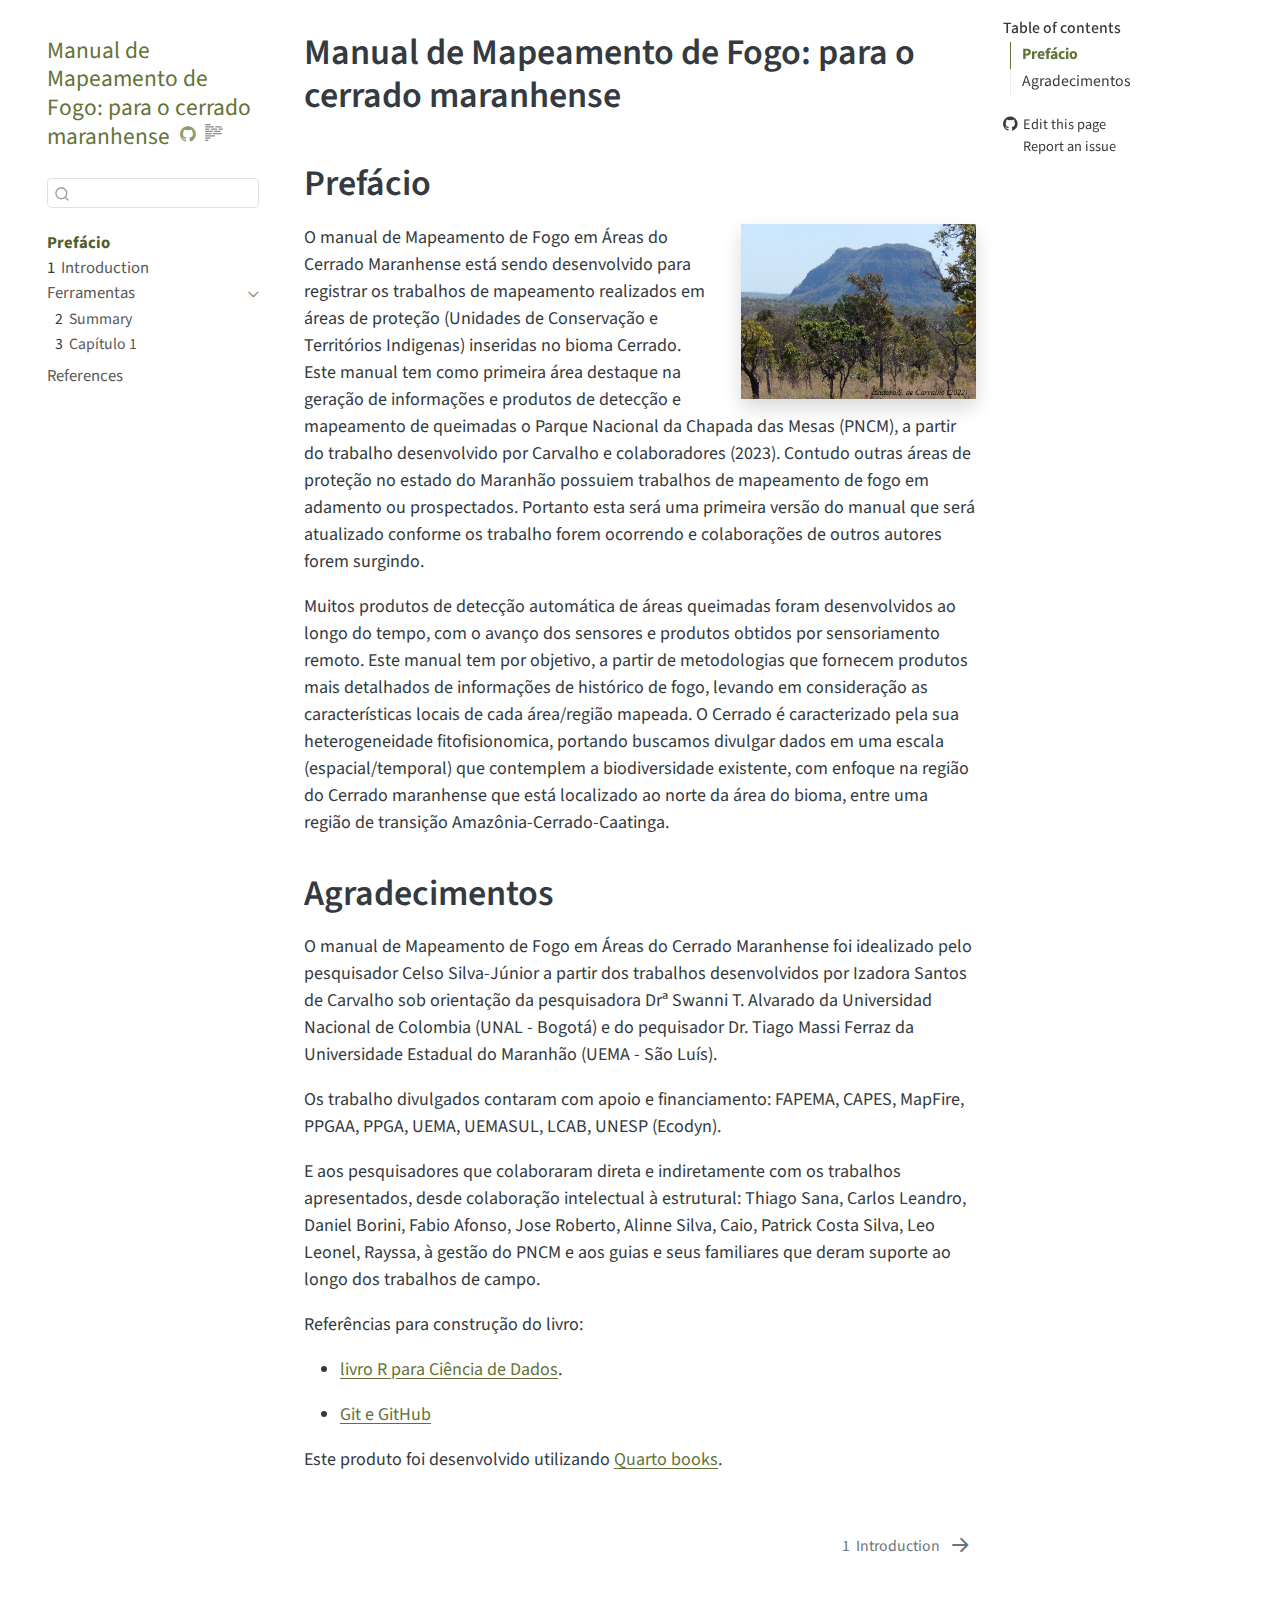
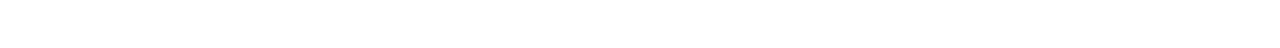
==== index.html @ 3914b708 "Built site for gh-pages" ====
<!DOCTYPE html>
<html xmlns="http://www.w3.org/1999/xhtml" lang="en" xml:lang="en"><head>

<meta charset="utf-8">
<meta name="generator" content="quarto-1.5.54">

<meta name="viewport" content="width=device-width, initial-scale=1.0, user-scalable=yes">

<meta name="author" content="Izadora S. de Carvalho, Swanni T. Alvarado, Henrique Leão, Tiago Massi Ferraz">

<title>Manual de Mapeamento de Fogo: para o cerrado maranhense</title>
<style>
code{white-space: pre-wrap;}
span.smallcaps{font-variant: small-caps;}
div.columns{display: flex; gap: min(4vw, 1.5em);}
div.column{flex: auto; overflow-x: auto;}
div.hanging-indent{margin-left: 1.5em; text-indent: -1.5em;}
ul.task-list{list-style: none;}
ul.task-list li input[type="checkbox"] {
  width: 0.8em;
  margin: 0 0.8em 0.2em -1em; /* quarto-specific, see https://github.com/quarto-dev/quarto-cli/issues/4556 */ 
  vertical-align: middle;
}
</style>


<script src="site_libs/quarto-nav/quarto-nav.js"></script>
<script src="site_libs/quarto-nav/headroom.min.js"></script>
<script src="site_libs/clipboard/clipboard.min.js"></script>
<script src="site_libs/quarto-search/autocomplete.umd.js"></script>
<script src="site_libs/quarto-search/fuse.min.js"></script>
<script src="site_libs/quarto-search/quarto-search.js"></script>
<meta name="quarto:offset" content="./">
<link href="./intro.html" rel="next">
<link href="./cover.png" rel="icon" type="image/png">
<script src="site_libs/quarto-html/quarto.js"></script>
<script src="site_libs/quarto-html/popper.min.js"></script>
<script src="site_libs/quarto-html/tippy.umd.min.js"></script>
<script src="site_libs/quarto-html/anchor.min.js"></script>
<link href="site_libs/quarto-html/tippy.css" rel="stylesheet">
<link href="site_libs/quarto-html/quarto-syntax-highlighting.css" rel="stylesheet" id="quarto-text-highlighting-styles">
<script src="site_libs/bootstrap/bootstrap.min.js"></script>
<link href="site_libs/bootstrap/bootstrap-icons.css" rel="stylesheet">
<link href="site_libs/bootstrap/bootstrap.min.css" rel="stylesheet" id="quarto-bootstrap" data-mode="light">
<script id="quarto-search-options" type="application/json">{
  "location": "sidebar",
  "copy-button": false,
  "collapse-after": 3,
  "panel-placement": "start",
  "type": "textbox",
  "limit": 50,
  "keyboard-shortcut": [
    "f",
    "/",
    "s"
  ],
  "show-item-context": false,
  "language": {
    "search-no-results-text": "No results",
    "search-matching-documents-text": "matching documents",
    "search-copy-link-title": "Copy link to search",
    "search-hide-matches-text": "Hide additional matches",
    "search-more-match-text": "more match in this document",
    "search-more-matches-text": "more matches in this document",
    "search-clear-button-title": "Clear",
    "search-text-placeholder": "",
    "search-detached-cancel-button-title": "Cancel",
    "search-submit-button-title": "Submit",
    "search-label": "Search"
  }
}</script>


</head>

<body class="nav-sidebar floating">

<div id="quarto-search-results"></div>
  <header id="quarto-header" class="headroom fixed-top">
  <nav class="quarto-secondary-nav">
    <div class="container-fluid d-flex">
      <button type="button" class="quarto-btn-toggle btn" data-bs-toggle="collapse" role="button" data-bs-target=".quarto-sidebar-collapse-item" aria-controls="quarto-sidebar" aria-expanded="false" aria-label="Toggle sidebar navigation" onclick="if (window.quartoToggleHeadroom) { window.quartoToggleHeadroom(); }">
        <i class="bi bi-layout-text-sidebar-reverse"></i>
      </button>
        <nav class="quarto-page-breadcrumbs" aria-label="breadcrumb"><ol class="breadcrumb"><li class="breadcrumb-item"><a href="./index.html">Prefácio</a></li></ol></nav>
        <a class="flex-grow-1" role="navigation" data-bs-toggle="collapse" data-bs-target=".quarto-sidebar-collapse-item" aria-controls="quarto-sidebar" aria-expanded="false" aria-label="Toggle sidebar navigation" onclick="if (window.quartoToggleHeadroom) { window.quartoToggleHeadroom(); }">      
        </a>
      <button type="button" class="btn quarto-search-button" aria-label="Search" onclick="window.quartoOpenSearch();">
        <i class="bi bi-search"></i>
      </button>
    </div>
  </nav>
</header>
<!-- content -->
<div id="quarto-content" class="quarto-container page-columns page-rows-contents page-layout-article">
<!-- sidebar -->
  <nav id="quarto-sidebar" class="sidebar collapse collapse-horizontal quarto-sidebar-collapse-item sidebar-navigation floating overflow-auto">
    <div class="pt-lg-2 mt-2 text-left sidebar-header">
    <div class="sidebar-title mb-0 py-0">
      <a href="./">Manual de Mapeamento de Fogo: para o cerrado maranhense</a> 
        <div class="sidebar-tools-main">
    <a href="https://github.com/IzadoraSC/manual-mapfogo" title="Source Code" class="quarto-navigation-tool px-1" aria-label="Source Code"><i class="bi bi-github"></i></a>
  <a href="" class="quarto-reader-toggle quarto-navigation-tool px-1" onclick="window.quartoToggleReader(); return false;" title="Toggle reader mode">
  <div class="quarto-reader-toggle-btn">
  <i class="bi"></i>
  </div>
</a>
</div>
    </div>
      </div>
        <div class="mt-2 flex-shrink-0 align-items-center">
        <div class="sidebar-search">
        <div id="quarto-search" class="" title="Search"></div>
        </div>
        </div>
    <div class="sidebar-menu-container"> 
    <ul class="list-unstyled mt-1">
        <li class="sidebar-item">
  <div class="sidebar-item-container"> 
  <a href="./index.html" class="sidebar-item-text sidebar-link active">
 <span class="menu-text">Prefácio</span></a>
  </div>
</li>
        <li class="sidebar-item">
  <div class="sidebar-item-container"> 
  <a href="./intro.html" class="sidebar-item-text sidebar-link">
 <span class="menu-text"><span class="chapter-number">1</span>&nbsp; <span class="chapter-title">Introduction</span></span></a>
  </div>
</li>
        <li class="sidebar-item sidebar-item-section">
      <div class="sidebar-item-container"> 
            <a class="sidebar-item-text sidebar-link text-start" data-bs-toggle="collapse" data-bs-target="#quarto-sidebar-section-1" role="navigation" aria-expanded="true">
 <span class="menu-text">Ferramentas</span></a>
          <a class="sidebar-item-toggle text-start" data-bs-toggle="collapse" data-bs-target="#quarto-sidebar-section-1" role="navigation" aria-expanded="true" aria-label="Toggle section">
            <i class="bi bi-chevron-right ms-2"></i>
          </a> 
      </div>
      <ul id="quarto-sidebar-section-1" class="collapse list-unstyled sidebar-section depth1 show">  
          <li class="sidebar-item">
  <div class="sidebar-item-container"> 
  <a href="./summary.html" class="sidebar-item-text sidebar-link">
 <span class="menu-text"><span class="chapter-number">2</span>&nbsp; <span class="chapter-title">Summary</span></span></a>
  </div>
</li>
          <li class="sidebar-item">
  <div class="sidebar-item-container"> 
  <a href="./Capítulo 1.html" class="sidebar-item-text sidebar-link">
 <span class="menu-text"><span class="chapter-number">3</span>&nbsp; <span class="chapter-title">Capítulo 1</span></span></a>
  </div>
</li>
      </ul>
  </li>
        <li class="sidebar-item">
  <div class="sidebar-item-container"> 
  <a href="./references.html" class="sidebar-item-text sidebar-link">
 <span class="menu-text">References</span></a>
  </div>
</li>
    </ul>
    </div>
</nav>
<div id="quarto-sidebar-glass" class="quarto-sidebar-collapse-item" data-bs-toggle="collapse" data-bs-target=".quarto-sidebar-collapse-item"></div>
<!-- margin-sidebar -->
    <div id="quarto-margin-sidebar" class="sidebar margin-sidebar">
        <nav id="TOC" role="doc-toc" class="toc-active">
    <h2 id="toc-title">Table of contents</h2>
   
  <ul>
  <li><a href="#prefácio" id="toc-prefácio" class="nav-link active" data-scroll-target="#prefácio">Prefácio</a></li>
  <li><a href="#agradecimentos" id="toc-agradecimentos" class="nav-link" data-scroll-target="#agradecimentos">Agradecimentos</a></li>
  </ul>
<div class="toc-actions"><ul><li><a href="https://github.com/IzadoraSC/manual-mapfogo/edit/main/index.qmd" class="toc-action"><i class="bi bi-github"></i>Edit this page</a></li><li><a href="https://github.com/IzadoraSC/manual-mapfogo/issues/new" class="toc-action"><i class="bi empty"></i>Report an issue</a></li></ul></div></nav>
    </div>
<!-- main -->
<main class="content" id="quarto-document-content">

<header id="title-block-header" class="quarto-title-block default">
<div class="quarto-title">
<h1 class="title">Manual de Mapeamento de Fogo: para o cerrado maranhense</h1>
</div>



<div class="quarto-title-meta">

    
  
    
  </div>
  


</header>



<section id="prefácio" class="level1 unnumbered">
<h1 class="unnumbered">Prefácio</h1><p><img src="cover.png" title="Manual de Mapeamento de Fogo: para o cerrado maranhense" class="quarto-cover-image img-fluid"></p>
<p>O manual de Mapeamento de Fogo em Áreas do Cerrado Maranhense está sendo desenvolvido para registrar os trabalhos de mapeamento realizados em áreas de proteção (Unidades de Conservação e Territórios Indigenas) inseridas no bioma Cerrado. Este manual tem como primeira área destaque na geração de informações e produtos de detecção e mapeamento de queimadas o Parque Nacional da Chapada das Mesas (PNCM), a partir do trabalho desenvolvido por Carvalho e colaboradores (2023). Contudo outras áreas de proteção no estado do Maranhão possuiem trabalhos de mapeamento de fogo em adamento ou prospectados. Portanto esta será uma primeira versão do manual que será atualizado conforme os trabalho forem ocorrendo e colaborações de outros autores forem surgindo.</p>
<p>Muitos produtos de detecção automática de áreas queimadas foram desenvolvidos ao longo do tempo, com o avanço dos sensores e produtos obtidos por sensoriamento remoto. Este manual tem por objetivo, a partir de metodologias que fornecem produtos mais detalhados de informações de histórico de fogo, levando em consideração as características locais de cada área/região mapeada. O Cerrado é caracterizado pela sua heterogeneidade fitofisionomica, portando buscamos divulgar dados em uma escala (espacial/temporal) que contemplem a biodiversidade existente, com enfoque na região do Cerrado maranhense que está localizado ao norte da área do bioma, entre uma região de transição Amazônia-Cerrado-Caatinga.</p>
</section>
<section id="agradecimentos" class="level1 unnumbered">
<h1 class="unnumbered">Agradecimentos</h1>
<p>O manual de Mapeamento de Fogo em Áreas do Cerrado Maranhense foi idealizado pelo pesquisador Celso Silva-Júnior a partir dos trabalhos desenvolvidos por Izadora Santos de Carvalho sob orientação da pesquisadora Drª Swanni T. Alvarado da Universidad Nacional de Colombia (UNAL - Bogotá) e do pequisador Dr.&nbsp;Tiago Massi Ferraz da Universidade Estadual do Maranhão (UEMA - São Luís).</p>
<p>Os trabalho divulgados contaram com apoio e financiamento: FAPEMA, CAPES, MapFire, PPGAA, PPGA, UEMA, UEMASUL, LCAB, UNESP (Ecodyn).</p>
<p>E aos pesquisadores que colaboraram direta e indiretamente com os trabalhos apresentados, desde colaboração intelectual à estrutural: Thiago Sana, Carlos Leandro, Daniel Borini, Fabio Afonso, Jose Roberto, Alinne Silva, Caio, Patrick Costa Silva, Leo Leonel, Rayssa, à gestão do PNCM e aos guias e seus familiares que deram suporte ao longo dos trabalhos de campo.</p>
<p>Referências para construção do livro:</p>
<ul>
<li><p><a href="https://github.com/cienciadedatos/pt-r4ds">livro R para Ciência de Dados</a>.</p></li>
<li><p><a href="Git e GitHub">Git e GitHub</a></p></li>
</ul>
<p>Este produto foi desenvolvido utilizando <a href="https://quarto.org/docs/books">Quarto books</a>.</p>


</section>

</main> <!-- /main -->
<script id="quarto-html-after-body" type="application/javascript">
window.document.addEventListener("DOMContentLoaded", function (event) {
  const toggleBodyColorMode = (bsSheetEl) => {
    const mode = bsSheetEl.getAttribute("data-mode");
    const bodyEl = window.document.querySelector("body");
    if (mode === "dark") {
      bodyEl.classList.add("quarto-dark");
      bodyEl.classList.remove("quarto-light");
    } else {
      bodyEl.classList.add("quarto-light");
      bodyEl.classList.remove("quarto-dark");
    }
  }
  const toggleBodyColorPrimary = () => {
    const bsSheetEl = window.document.querySelector("link#quarto-bootstrap");
    if (bsSheetEl) {
      toggleBodyColorMode(bsSheetEl);
    }
  }
  toggleBodyColorPrimary();  
  const icon = "";
  const anchorJS = new window.AnchorJS();
  anchorJS.options = {
    placement: 'right',
    icon: icon
  };
  anchorJS.add('.anchored');
  const isCodeAnnotation = (el) => {
    for (const clz of el.classList) {
      if (clz.startsWith('code-annotation-')) {                     
        return true;
      }
    }
    return false;
  }
  const onCopySuccess = function(e) {
    // button target
    const button = e.trigger;
    // don't keep focus
    button.blur();
    // flash "checked"
    button.classList.add('code-copy-button-checked');
    var currentTitle = button.getAttribute("title");
    button.setAttribute("title", "Copied!");
    let tooltip;
    if (window.bootstrap) {
      button.setAttribute("data-bs-toggle", "tooltip");
      button.setAttribute("data-bs-placement", "left");
      button.setAttribute("data-bs-title", "Copied!");
      tooltip = new bootstrap.Tooltip(button, 
        { trigger: "manual", 
          customClass: "code-copy-button-tooltip",
          offset: [0, -8]});
      tooltip.show();    
    }
    setTimeout(function() {
      if (tooltip) {
        tooltip.hide();
        button.removeAttribute("data-bs-title");
        button.removeAttribute("data-bs-toggle");
        button.removeAttribute("data-bs-placement");
      }
      button.setAttribute("title", currentTitle);
      button.classList.remove('code-copy-button-checked');
    }, 1000);
    // clear code selection
    e.clearSelection();
  }
  const getTextToCopy = function(trigger) {
      const codeEl = trigger.previousElementSibling.cloneNode(true);
      for (const childEl of codeEl.children) {
        if (isCodeAnnotation(childEl)) {
          childEl.remove();
        }
      }
      return codeEl.innerText;
  }
  const clipboard = new window.ClipboardJS('.code-copy-button:not([data-in-quarto-modal])', {
    text: getTextToCopy
  });
  clipboard.on('success', onCopySuccess);
  if (window.document.getElementById('quarto-embedded-source-code-modal')) {
    // For code content inside modals, clipBoardJS needs to be initialized with a container option
    // TODO: Check when it could be a function (https://github.com/zenorocha/clipboard.js/issues/860)
    const clipboardModal = new window.ClipboardJS('.code-copy-button[data-in-quarto-modal]', {
      text: getTextToCopy,
      container: window.document.getElementById('quarto-embedded-source-code-modal')
    });
    clipboardModal.on('success', onCopySuccess);
  }
    var localhostRegex = new RegExp(/^(?:http|https):\/\/localhost\:?[0-9]*\//);
    var mailtoRegex = new RegExp(/^mailto:/);
      var filterRegex = new RegExp('/' + window.location.host + '/');
    var isInternal = (href) => {
        return filterRegex.test(href) || localhostRegex.test(href) || mailtoRegex.test(href);
    }
    // Inspect non-navigation links and adorn them if external
 	var links = window.document.querySelectorAll('a[href]:not(.nav-link):not(.navbar-brand):not(.toc-action):not(.sidebar-link):not(.sidebar-item-toggle):not(.pagination-link):not(.no-external):not([aria-hidden]):not(.dropdown-item):not(.quarto-navigation-tool):not(.about-link)');
    for (var i=0; i<links.length; i++) {
      const link = links[i];
      if (!isInternal(link.href)) {
        // undo the damage that might have been done by quarto-nav.js in the case of
        // links that we want to consider external
        if (link.dataset.originalHref !== undefined) {
          link.href = link.dataset.originalHref;
        }
      }
    }
  function tippyHover(el, contentFn, onTriggerFn, onUntriggerFn) {
    const config = {
      allowHTML: true,
      maxWidth: 500,
      delay: 100,
      arrow: false,
      appendTo: function(el) {
          return el.parentElement;
      },
      interactive: true,
      interactiveBorder: 10,
      theme: 'quarto',
      placement: 'bottom-start',
    };
    if (contentFn) {
      config.content = contentFn;
    }
    if (onTriggerFn) {
      config.onTrigger = onTriggerFn;
    }
    if (onUntriggerFn) {
      config.onUntrigger = onUntriggerFn;
    }
    window.tippy(el, config); 
  }
  const noterefs = window.document.querySelectorAll('a[role="doc-noteref"]');
  for (var i=0; i<noterefs.length; i++) {
    const ref = noterefs[i];
    tippyHover(ref, function() {
      // use id or data attribute instead here
      let href = ref.getAttribute('data-footnote-href') || ref.getAttribute('href');
      try { href = new URL(href).hash; } catch {}
      const id = href.replace(/^#\/?/, "");
      const note = window.document.getElementById(id);
      if (note) {
        return note.innerHTML;
      } else {
        return "";
      }
    });
  }
  const xrefs = window.document.querySelectorAll('a.quarto-xref');
  const processXRef = (id, note) => {
    // Strip column container classes
    const stripColumnClz = (el) => {
      el.classList.remove("page-full", "page-columns");
      if (el.children) {
        for (const child of el.children) {
          stripColumnClz(child);
        }
      }
    }
    stripColumnClz(note)
    if (id === null || id.startsWith('sec-')) {
      // Special case sections, only their first couple elements
      const container = document.createElement("div");
      if (note.children && note.children.length > 2) {
        container.appendChild(note.children[0].cloneNode(true));
        for (let i = 1; i < note.children.length; i++) {
          const child = note.children[i];
          if (child.tagName === "P" && child.innerText === "") {
            continue;
          } else {
            container.appendChild(child.cloneNode(true));
            break;
          }
        }
        if (window.Quarto?.typesetMath) {
          window.Quarto.typesetMath(container);
        }
        return container.innerHTML
      } else {
        if (window.Quarto?.typesetMath) {
          window.Quarto.typesetMath(note);
        }
        return note.innerHTML;
      }
    } else {
      // Remove any anchor links if they are present
      const anchorLink = note.querySelector('a.anchorjs-link');
      if (anchorLink) {
        anchorLink.remove();
      }
      if (window.Quarto?.typesetMath) {
        window.Quarto.typesetMath(note);
      }
      // TODO in 1.5, we should make sure this works without a callout special case
      if (note.classList.contains("callout")) {
        return note.outerHTML;
      } else {
        return note.innerHTML;
      }
    }
  }
  for (var i=0; i<xrefs.length; i++) {
    const xref = xrefs[i];
    tippyHover(xref, undefined, function(instance) {
      instance.disable();
      let url = xref.getAttribute('href');
      let hash = undefined; 
      if (url.startsWith('#')) {
        hash = url;
      } else {
        try { hash = new URL(url).hash; } catch {}
      }
      if (hash) {
        const id = hash.replace(/^#\/?/, "");
        const note = window.document.getElementById(id);
        if (note !== null) {
          try {
            const html = processXRef(id, note.cloneNode(true));
            instance.setContent(html);
          } finally {
            instance.enable();
            instance.show();
          }
        } else {
          // See if we can fetch this
          fetch(url.split('#')[0])
          .then(res => res.text())
          .then(html => {
            const parser = new DOMParser();
            const htmlDoc = parser.parseFromString(html, "text/html");
            const note = htmlDoc.getElementById(id);
            if (note !== null) {
              const html = processXRef(id, note);
              instance.setContent(html);
            } 
          }).finally(() => {
            instance.enable();
            instance.show();
          });
        }
      } else {
        // See if we can fetch a full url (with no hash to target)
        // This is a special case and we should probably do some content thinning / targeting
        fetch(url)
        .then(res => res.text())
        .then(html => {
          const parser = new DOMParser();
          const htmlDoc = parser.parseFromString(html, "text/html");
          const note = htmlDoc.querySelector('main.content');
          if (note !== null) {
            // This should only happen for chapter cross references
            // (since there is no id in the URL)
            // remove the first header
            if (note.children.length > 0 && note.children[0].tagName === "HEADER") {
              note.children[0].remove();
            }
            const html = processXRef(null, note);
            instance.setContent(html);
          } 
        }).finally(() => {
          instance.enable();
          instance.show();
        });
      }
    }, function(instance) {
    });
  }
      let selectedAnnoteEl;
      const selectorForAnnotation = ( cell, annotation) => {
        let cellAttr = 'data-code-cell="' + cell + '"';
        let lineAttr = 'data-code-annotation="' +  annotation + '"';
        const selector = 'span[' + cellAttr + '][' + lineAttr + ']';
        return selector;
      }
      const selectCodeLines = (annoteEl) => {
        const doc = window.document;
        const targetCell = annoteEl.getAttribute("data-target-cell");
        const targetAnnotation = annoteEl.getAttribute("data-target-annotation");
        const annoteSpan = window.document.querySelector(selectorForAnnotation(targetCell, targetAnnotation));
        const lines = annoteSpan.getAttribute("data-code-lines").split(",");
        const lineIds = lines.map((line) => {
          return targetCell + "-" + line;
        })
        let top = null;
        let height = null;
        let parent = null;
        if (lineIds.length > 0) {
            //compute the position of the single el (top and bottom and make a div)
            const el = window.document.getElementById(lineIds[0]);
            top = el.offsetTop;
            height = el.offsetHeight;
            parent = el.parentElement.parentElement;
          if (lineIds.length > 1) {
            const lastEl = window.document.getElementById(lineIds[lineIds.length - 1]);
            const bottom = lastEl.offsetTop + lastEl.offsetHeight;
            height = bottom - top;
          }
          if (top !== null && height !== null && parent !== null) {
            // cook up a div (if necessary) and position it 
            let div = window.document.getElementById("code-annotation-line-highlight");
            if (div === null) {
              div = window.document.createElement("div");
              div.setAttribute("id", "code-annotation-line-highlight");
              div.style.position = 'absolute';
              parent.appendChild(div);
            }
            div.style.top = top - 2 + "px";
            div.style.height = height + 4 + "px";
            div.style.left = 0;
            let gutterDiv = window.document.getElementById("code-annotation-line-highlight-gutter");
            if (gutterDiv === null) {
              gutterDiv = window.document.createElement("div");
              gutterDiv.setAttribute("id", "code-annotation-line-highlight-gutter");
              gutterDiv.style.position = 'absolute';
              const codeCell = window.document.getElementById(targetCell);
              const gutter = codeCell.querySelector('.code-annotation-gutter');
              gutter.appendChild(gutterDiv);
            }
            gutterDiv.style.top = top - 2 + "px";
            gutterDiv.style.height = height + 4 + "px";
          }
          selectedAnnoteEl = annoteEl;
        }
      };
      const unselectCodeLines = () => {
        const elementsIds = ["code-annotation-line-highlight", "code-annotation-line-highlight-gutter"];
        elementsIds.forEach((elId) => {
          const div = window.document.getElementById(elId);
          if (div) {
            div.remove();
          }
        });
        selectedAnnoteEl = undefined;
      };
        // Handle positioning of the toggle
    window.addEventListener(
      "resize",
      throttle(() => {
        elRect = undefined;
        if (selectedAnnoteEl) {
          selectCodeLines(selectedAnnoteEl);
        }
      }, 10)
    );
    function throttle(fn, ms) {
    let throttle = false;
    let timer;
      return (...args) => {
        if(!throttle) { // first call gets through
            fn.apply(this, args);
            throttle = true;
        } else { // all the others get throttled
            if(timer) clearTimeout(timer); // cancel #2
            timer = setTimeout(() => {
              fn.apply(this, args);
              timer = throttle = false;
            }, ms);
        }
      };
    }
      // Attach click handler to the DT
      const annoteDls = window.document.querySelectorAll('dt[data-target-cell]');
      for (const annoteDlNode of annoteDls) {
        annoteDlNode.addEventListener('click', (event) => {
          const clickedEl = event.target;
          if (clickedEl !== selectedAnnoteEl) {
            unselectCodeLines();
            const activeEl = window.document.querySelector('dt[data-target-cell].code-annotation-active');
            if (activeEl) {
              activeEl.classList.remove('code-annotation-active');
            }
            selectCodeLines(clickedEl);
            clickedEl.classList.add('code-annotation-active');
          } else {
            // Unselect the line
            unselectCodeLines();
            clickedEl.classList.remove('code-annotation-active');
          }
        });
      }
  const findCites = (el) => {
    const parentEl = el.parentElement;
    if (parentEl) {
      const cites = parentEl.dataset.cites;
      if (cites) {
        return {
          el,
          cites: cites.split(' ')
        };
      } else {
        return findCites(el.parentElement)
      }
    } else {
      return undefined;
    }
  };
  var bibliorefs = window.document.querySelectorAll('a[role="doc-biblioref"]');
  for (var i=0; i<bibliorefs.length; i++) {
    const ref = bibliorefs[i];
    const citeInfo = findCites(ref);
    if (citeInfo) {
      tippyHover(citeInfo.el, function() {
        var popup = window.document.createElement('div');
        citeInfo.cites.forEach(function(cite) {
          var citeDiv = window.document.createElement('div');
          citeDiv.classList.add('hanging-indent');
          citeDiv.classList.add('csl-entry');
          var biblioDiv = window.document.getElementById('ref-' + cite);
          if (biblioDiv) {
            citeDiv.innerHTML = biblioDiv.innerHTML;
          }
          popup.appendChild(citeDiv);
        });
        return popup.innerHTML;
      });
    }
  }
});
</script>
<nav class="page-navigation">
  <div class="nav-page nav-page-previous">
  </div>
  <div class="nav-page nav-page-next">
      <a href="./intro.html" class="pagination-link" aria-label="Introduction">
        <span class="nav-page-text"><span class="chapter-number">1</span>&nbsp; <span class="chapter-title">Introduction</span></span> <i class="bi bi-arrow-right-short"></i>
      </a>
  </div>
</nav>
</div> <!-- /content -->




<footer class="footer"><div class="nav-footer"><div class="nav-footer-center"><div class="toc-actions d-sm-block d-md-none"><ul><li><a href="https://github.com/IzadoraSC/manual-mapfogo/edit/main/index.qmd" class="toc-action"><i class="bi bi-github"></i>Edit this page</a></li><li><a href="https://github.com/IzadoraSC/manual-mapfogo/issues/new" class="toc-action"><i class="bi empty"></i>Report an issue</a></li></ul></div></div></div></footer></body></html>
---- site_libs/quarto-html/tippy.css ----
.tippy-box[data-animation=fade][data-state=hidden]{opacity:0}[data-tippy-root]{max-width:calc(100vw - 10px)}.tippy-box{position:relative;background-color:#333;color:#fff;border-radius:4px;font-size:14px;line-height:1.4;white-space:normal;outline:0;transition-property:transform,visibility,opacity}.tippy-box[data-placement^=top]>.tippy-arrow{bottom:0}.tippy-box[data-placement^=top]>.tippy-arrow:before{bottom:-7px;left:0;border-width:8px 8px 0;border-top-color:initial;transform-origin:center top}.tippy-box[data-placement^=bottom]>.tippy-arrow{top:0}.tippy-box[data-placement^=bottom]>.tippy-arrow:before{top:-7px;left:0;border-width:0 8px 8px;border-bottom-color:initial;transform-origin:center bottom}.tippy-box[data-placement^=left]>.tippy-arrow{right:0}.tippy-box[data-placement^=left]>.tippy-arrow:before{border-width:8px 0 8px 8px;border-left-color:initial;right:-7px;transform-origin:center left}.tippy-box[data-placement^=right]>.tippy-arrow{left:0}.tippy-box[data-placement^=right]>.tippy-arrow:before{left:-7px;border-width:8px 8px 8px 0;border-right-color:initial;transform-origin:center right}.tippy-box[data-inertia][data-state=visible]{transition-timing-function:cubic-bezier(.54,1.5,.38,1.11)}.tippy-arrow{width:16px;height:16px;color:#333}.tippy-arrow:before{content:"";position:absolute;border-color:transparent;border-style:solid}.tippy-content{position:relative;padding:5px 9px;z-index:1}
---- site_libs/quarto-html/quarto-syntax-highlighting.css ----
/* quarto syntax highlight colors */
:root {
  --quarto-hl-ot-color: #003B4F;
  --quarto-hl-at-color: #657422;
  --quarto-hl-ss-color: #20794D;
  --quarto-hl-an-color: #5E5E5E;
  --quarto-hl-fu-color: #4758AB;
  --quarto-hl-st-color: #20794D;
  --quarto-hl-cf-color: #003B4F;
  --quarto-hl-op-color: #5E5E5E;
  --quarto-hl-er-color: #AD0000;
  --quarto-hl-bn-color: #AD0000;
  --quarto-hl-al-color: #AD0000;
  --quarto-hl-va-color: #111111;
  --quarto-hl-bu-color: inherit;
  --quarto-hl-ex-color: inherit;
  --quarto-hl-pp-color: #AD0000;
  --quarto-hl-in-color: #5E5E5E;
  --quarto-hl-vs-color: #20794D;
  --quarto-hl-wa-color: #5E5E5E;
  --quarto-hl-do-color: #5E5E5E;
  --quarto-hl-im-color: #00769E;
  --quarto-hl-ch-color: #20794D;
  --quarto-hl-dt-color: #AD0000;
  --quarto-hl-fl-color: #AD0000;
  --quarto-hl-co-color: #5E5E5E;
  --quarto-hl-cv-color: #5E5E5E;
  --quarto-hl-cn-color: #8f5902;
  --quarto-hl-sc-color: #5E5E5E;
  --quarto-hl-dv-color: #AD0000;
  --quarto-hl-kw-color: #003B4F;
}

/* other quarto variables */
:root {
  --quarto-font-monospace: SFMono-Regular, Menlo, Monaco, Consolas, "Liberation Mono", "Courier New", monospace;
}

pre > code.sourceCode > span {
  color: #003B4F;
}

code span {
  color: #003B4F;
}

code.sourceCode > span {
  color: #003B4F;
}

div.sourceCode,
div.sourceCode pre.sourceCode {
  color: #003B4F;
}

code span.ot {
  color: #003B4F;
  font-style: inherit;
}

code span.at {
  color: #657422;
  font-style: inherit;
}

code span.ss {
  color: #20794D;
  font-style: inherit;
}

code span.an {
  color: #5E5E5E;
  font-style: inherit;
}

code span.fu {
  color: #4758AB;
  font-style: inherit;
}

code span.st {
  color: #20794D;
  font-style: inherit;
}

code span.cf {
  color: #003B4F;
  font-weight: bold;
  font-style: inherit;
}

code span.op {
  color: #5E5E5E;
  font-style: inherit;
}

code span.er {
  color: #AD0000;
  font-style: inherit;
}

code span.bn {
  color: #AD0000;
  font-style: inherit;
}

code span.al {
  color: #AD0000;
  font-style: inherit;
}

code span.va {
  color: #111111;
  font-style: inherit;
}

code span.bu {
  font-style: inherit;
}

code span.ex {
  font-style: inherit;
}

code span.pp {
  color: #AD0000;
  font-style: inherit;
}

code span.in {
  color: #5E5E5E;
  font-style: inherit;
}

code span.vs {
  color: #20794D;
  font-style: inherit;
}

code span.wa {
  color: #5E5E5E;
  font-style: italic;
}

code span.do {
  color: #5E5E5E;
  font-style: italic;
}

code span.im {
  color: #00769E;
  font-style: inherit;
}

code span.ch {
  color: #20794D;
  font-style: inherit;
}

code span.dt {
  color: #AD0000;
  font-style: inherit;
}

code span.fl {
  color: #AD0000;
  font-style: inherit;
}

code span.co {
  color: #5E5E5E;
  font-style: inherit;
}

code span.cv {
  color: #5E5E5E;
  font-style: italic;
}

code span.cn {
  color: #8f5902;
  font-style: inherit;
}

code span.sc {
  color: #5E5E5E;
  font-style: inherit;
}

code span.dv {
  color: #AD0000;
  font-style: inherit;
}

code span.kw {
  color: #003B4F;
  font-weight: bold;
  font-style: inherit;
}

.prevent-inlining {
  content: "</";
}

/*# sourceMappingURL=debc5d5d77c3f9108843748ff7464032.css.map */
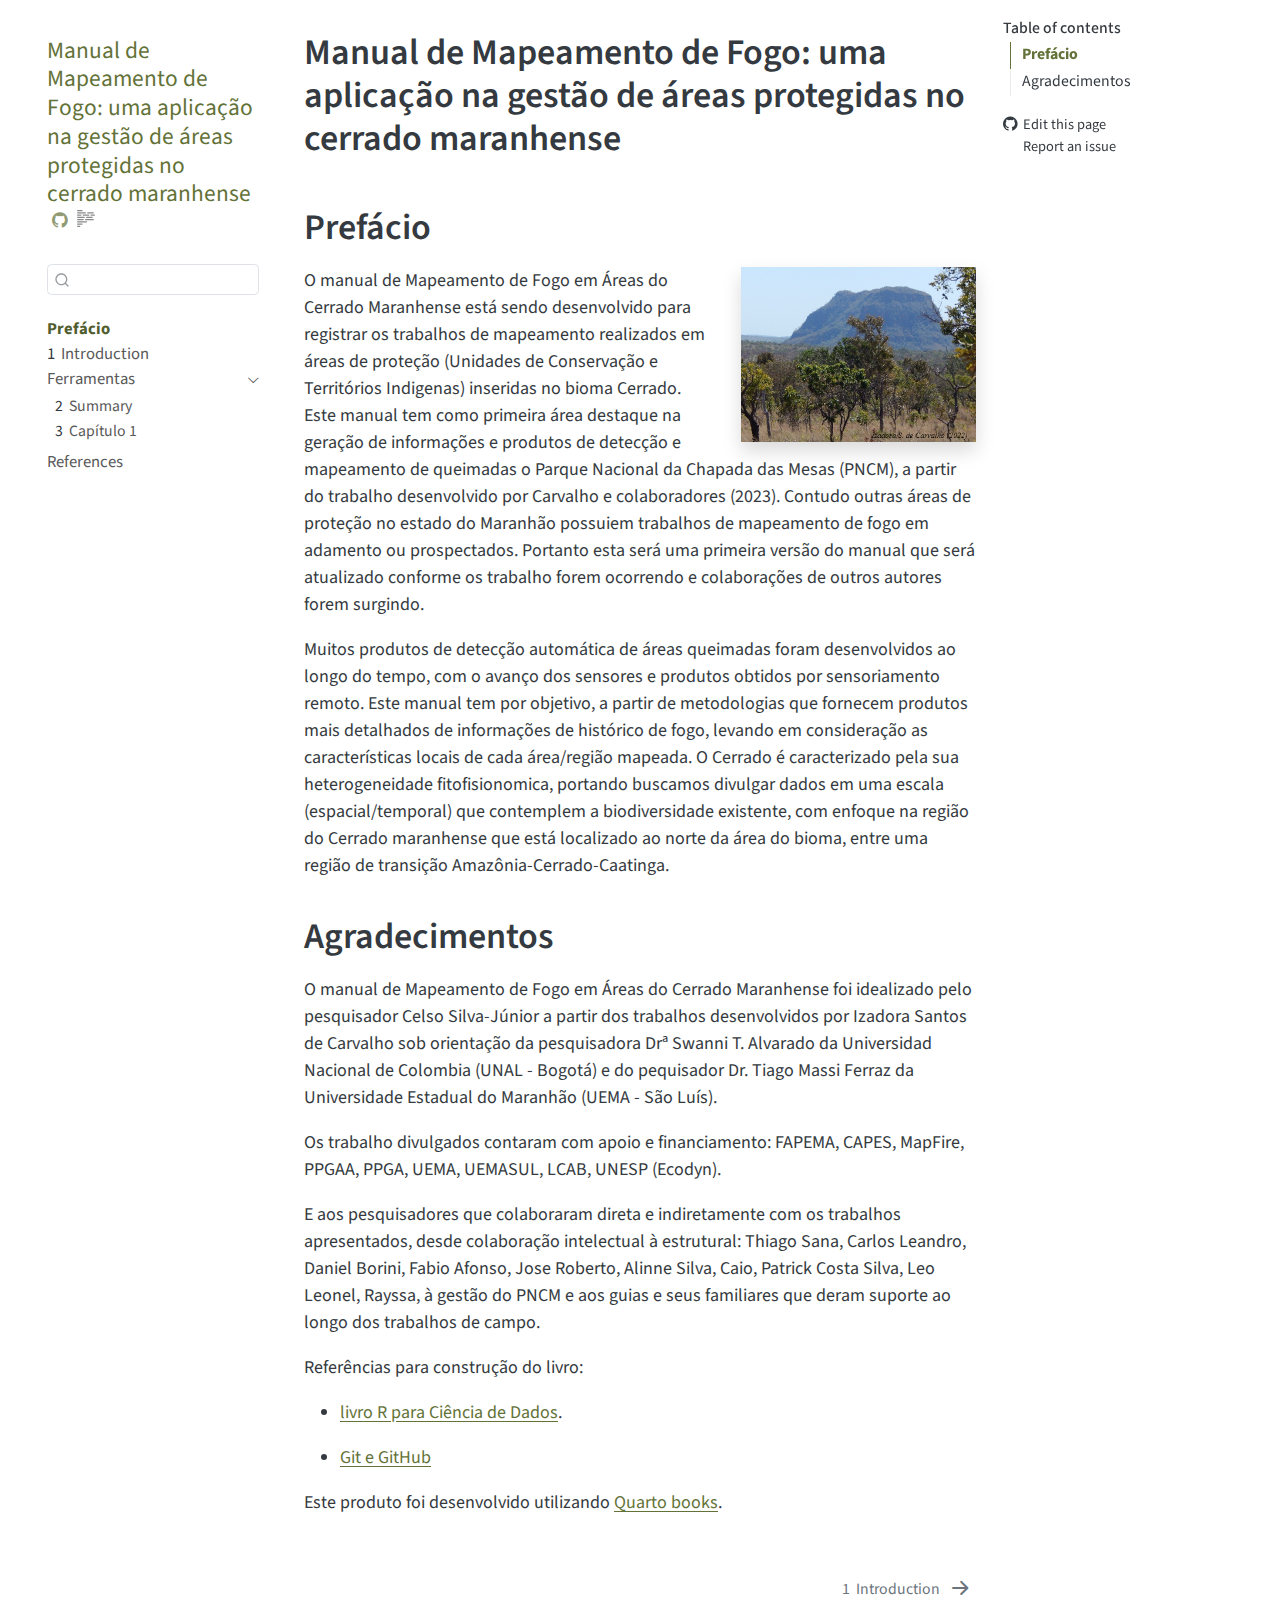
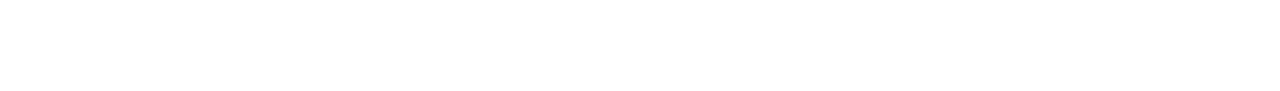
==== commit 440ca895: "Built site for gh-pages" ====
--- a/index.html
+++ b/index.html
@@ -8,7 +8,7 @@
 
 <meta name="author" content="Izadora S. de Carvalho, Swanni T. Alvarado, Henrique Leão, Tiago Massi Ferraz">
 
-<title>Manual de Mapeamento de Fogo: para o cerrado maranhense</title>
+<title>Manual de Mapeamento de Fogo: uma aplicação na gestão de áreas protegidas no cerrado maranhense</title>
 <style>
 code{white-space: pre-wrap;}
 span.smallcaps{font-variant: small-caps;}
@@ -97,9 +97,9 @@
   <nav id="quarto-sidebar" class="sidebar collapse collapse-horizontal quarto-sidebar-collapse-item sidebar-navigation floating overflow-auto">
     <div class="pt-lg-2 mt-2 text-left sidebar-header">
     <div class="sidebar-title mb-0 py-0">
-      <a href="./">Manual de Mapeamento de Fogo: para o cerrado maranhense</a> 
+      <a href="./">Manual de Mapeamento de Fogo: uma aplicação na gestão de áreas protegidas no cerrado maranhense</a> 
         <div class="sidebar-tools-main">
-    <a href="https://github.com/IzadoraSC/manual-mapfogo" title="Source Code" class="quarto-navigation-tool px-1" aria-label="Source Code"><i class="bi bi-github"></i></a>
+    <a href="https://github.com/IzadoraSC/Manual-GeMFogo.github.io/" title="Source Code" class="quarto-navigation-tool px-1" aria-label="Source Code"><i class="bi bi-github"></i></a>
   <a href="" class="quarto-reader-toggle quarto-navigation-tool px-1" onclick="window.quartoToggleReader(); return false;" title="Toggle reader mode">
   <div class="quarto-reader-toggle-btn">
   <i class="bi"></i>
@@ -169,14 +169,14 @@
   <li><a href="#prefácio" id="toc-prefácio" class="nav-link active" data-scroll-target="#prefácio">Prefácio</a></li>
   <li><a href="#agradecimentos" id="toc-agradecimentos" class="nav-link" data-scroll-target="#agradecimentos">Agradecimentos</a></li>
   </ul>
-<div class="toc-actions"><ul><li><a href="https://github.com/IzadoraSC/manual-mapfogo/edit/main/index.qmd" class="toc-action"><i class="bi bi-github"></i>Edit this page</a></li><li><a href="https://github.com/IzadoraSC/manual-mapfogo/issues/new" class="toc-action"><i class="bi empty"></i>Report an issue</a></li></ul></div></nav>
+<div class="toc-actions"><ul><li><a href="https://github.com/IzadoraSC/Manual-GeMFogo.github.io/edit/main/index.qmd" class="toc-action"><i class="bi bi-github"></i>Edit this page</a></li><li><a href="https://github.com/IzadoraSC/Manual-GeMFogo.github.io/issues/new" class="toc-action"><i class="bi empty"></i>Report an issue</a></li></ul></div></nav>
     </div>
 <!-- main -->
 <main class="content" id="quarto-document-content">
 
 <header id="title-block-header" class="quarto-title-block default">
 <div class="quarto-title">
-<h1 class="title">Manual de Mapeamento de Fogo: para o cerrado maranhense</h1>
+<h1 class="title">Manual de Mapeamento de Fogo: uma aplicação na gestão de áreas protegidas no cerrado maranhense</h1>
 </div>
 
 
@@ -195,7 +195,7 @@
 
 
 <section id="prefácio" class="level1 unnumbered">
-<h1 class="unnumbered">Prefácio</h1><p><img src="cover.png" title="Manual de Mapeamento de Fogo: para o cerrado maranhense" class="quarto-cover-image img-fluid"></p>
+<h1 class="unnumbered">Prefácio</h1><p><img src="cover.png" title="Manual de Mapeamento de Fogo: uma aplicação na gestão de áreas protegidas no cerrado maranhense" class="quarto-cover-image img-fluid"></p>
 <p>O manual de Mapeamento de Fogo em Áreas do Cerrado Maranhense está sendo desenvolvido para registrar os trabalhos de mapeamento realizados em áreas de proteção (Unidades de Conservação e Territórios Indigenas) inseridas no bioma Cerrado. Este manual tem como primeira área destaque na geração de informações e produtos de detecção e mapeamento de queimadas o Parque Nacional da Chapada das Mesas (PNCM), a partir do trabalho desenvolvido por Carvalho e colaboradores (2023). Contudo outras áreas de proteção no estado do Maranhão possuiem trabalhos de mapeamento de fogo em adamento ou prospectados. Portanto esta será uma primeira versão do manual que será atualizado conforme os trabalho forem ocorrendo e colaborações de outros autores forem surgindo.</p>
 <p>Muitos produtos de detecção automática de áreas queimadas foram desenvolvidos ao longo do tempo, com o avanço dos sensores e produtos obtidos por sensoriamento remoto. Este manual tem por objetivo, a partir de metodologias que fornecem produtos mais detalhados de informações de histórico de fogo, levando em consideração as características locais de cada área/região mapeada. O Cerrado é caracterizado pela sua heterogeneidade fitofisionomica, portando buscamos divulgar dados em uma escala (espacial/temporal) que contemplem a biodiversidade existente, com enfoque na região do Cerrado maranhense que está localizado ao norte da área do bioma, entre uma região de transição Amazônia-Cerrado-Caatinga.</p>
 </section>
@@ -649,4 +649,4 @@
 
 
 
-<footer class="footer"><div class="nav-footer"><div class="nav-footer-center"><div class="toc-actions d-sm-block d-md-none"><ul><li><a href="https://github.com/IzadoraSC/manual-mapfogo/edit/main/index.qmd" class="toc-action"><i class="bi bi-github"></i>Edit this page</a></li><li><a href="https://github.com/IzadoraSC/manual-mapfogo/issues/new" class="toc-action"><i class="bi empty"></i>Report an issue</a></li></ul></div></div></div></footer></body></html>+<footer class="footer"><div class="nav-footer"><div class="nav-footer-center"><div class="toc-actions d-sm-block d-md-none"><ul><li><a href="https://github.com/IzadoraSC/Manual-GeMFogo.github.io/edit/main/index.qmd" class="toc-action"><i class="bi bi-github"></i>Edit this page</a></li><li><a href="https://github.com/IzadoraSC/Manual-GeMFogo.github.io/issues/new" class="toc-action"><i class="bi empty"></i>Report an issue</a></li></ul></div></div></div></footer></body></html>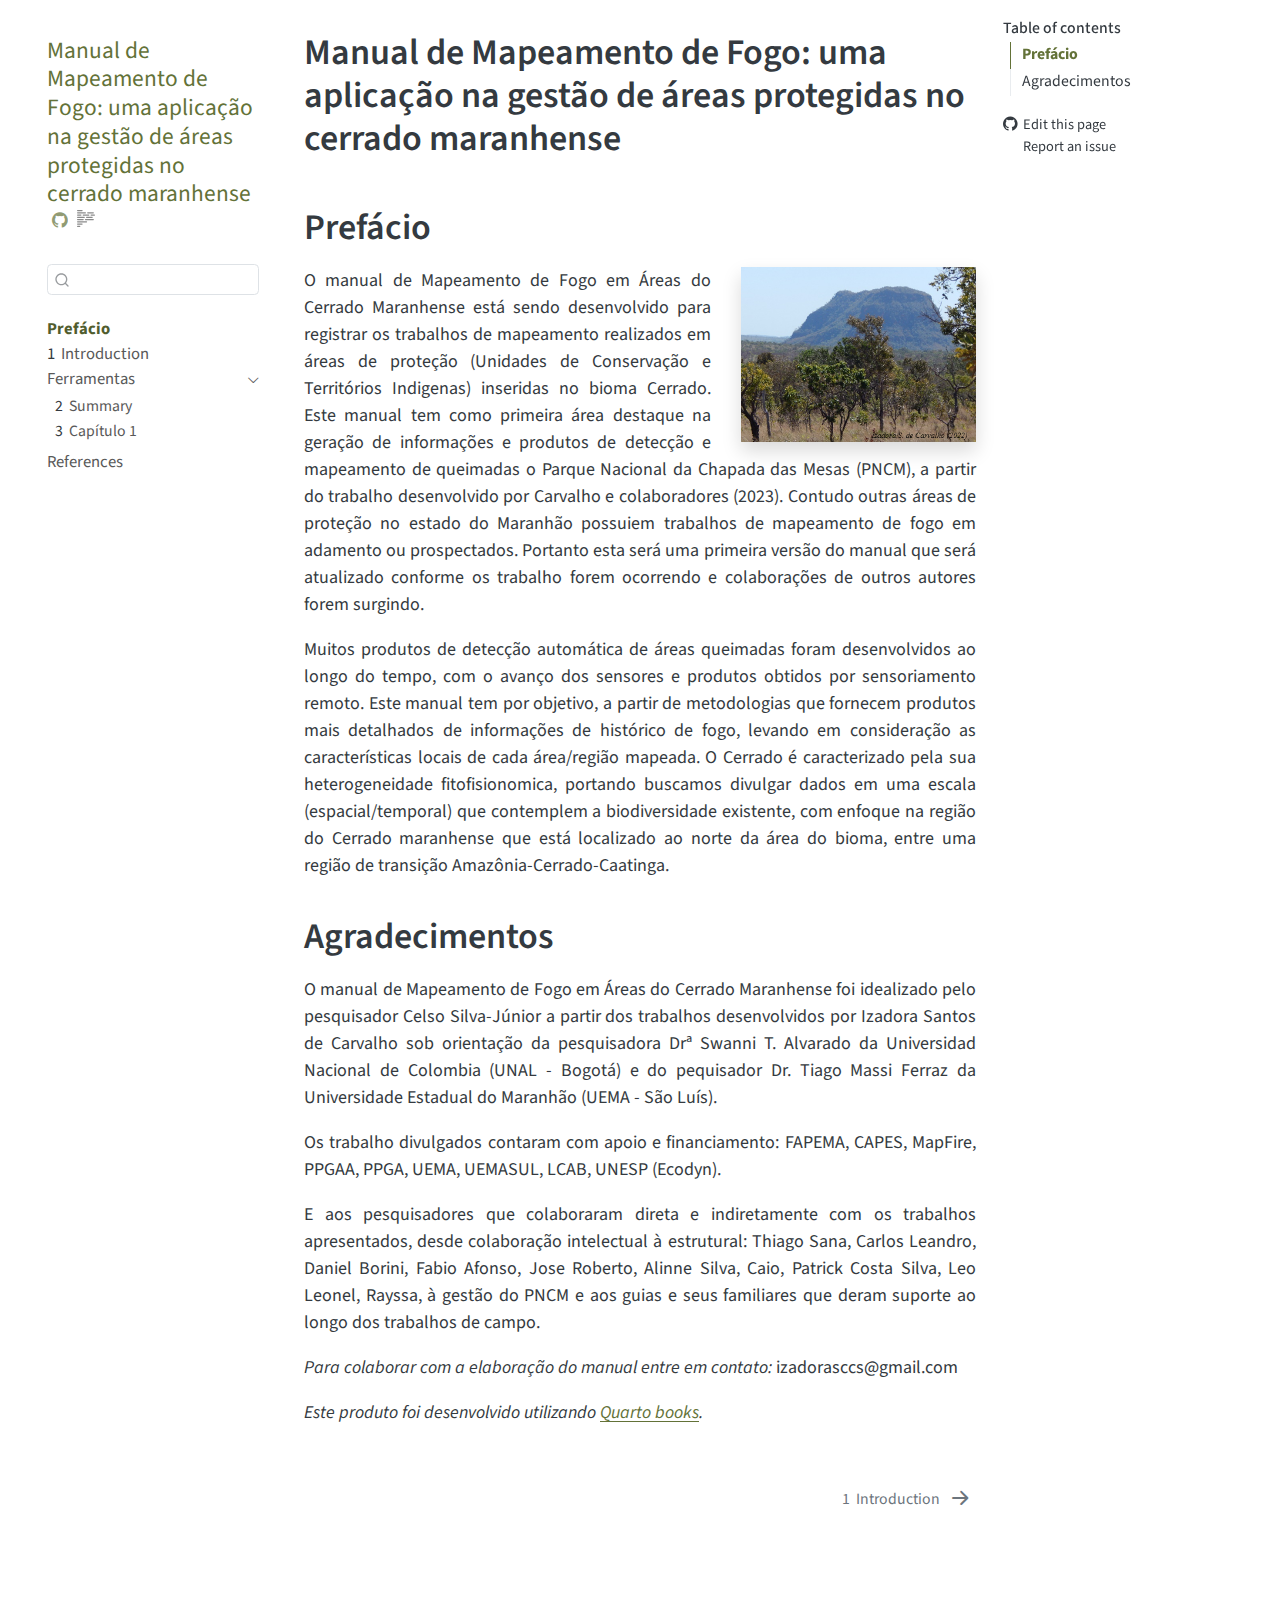
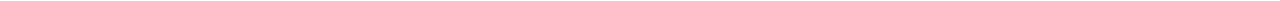
==== commit 28aadfa6: "Built site for gh-pages" ====
--- a/index.html
+++ b/index.html
@@ -2,7 +2,7 @@
 <html xmlns="http://www.w3.org/1999/xhtml" lang="en" xml:lang="en"><head>
 
 <meta charset="utf-8">
-<meta name="generator" content="quarto-1.5.54">
+<meta name="generator" content="quarto-1.5.56">
 
 <meta name="viewport" content="width=device-width, initial-scale=1.0, user-scalable=yes">
 
@@ -71,6 +71,7 @@
 }</script>
 
 
+<link rel="stylesheet" href="styles.css">
 </head>
 
 <body class="nav-sidebar floating">
@@ -196,20 +197,20 @@
 
 <section id="prefácio" class="level1 unnumbered">
 <h1 class="unnumbered">Prefácio</h1><p><img src="cover.png" title="Manual de Mapeamento de Fogo: uma aplicação na gestão de áreas protegidas no cerrado maranhense" class="quarto-cover-image img-fluid"></p>
+<div class="text-justify">
 <p>O manual de Mapeamento de Fogo em Áreas do Cerrado Maranhense está sendo desenvolvido para registrar os trabalhos de mapeamento realizados em áreas de proteção (Unidades de Conservação e Territórios Indigenas) inseridas no bioma Cerrado. Este manual tem como primeira área destaque na geração de informações e produtos de detecção e mapeamento de queimadas o Parque Nacional da Chapada das Mesas (PNCM), a partir do trabalho desenvolvido por Carvalho e colaboradores (2023). Contudo outras áreas de proteção no estado do Maranhão possuiem trabalhos de mapeamento de fogo em adamento ou prospectados. Portanto esta será uma primeira versão do manual que será atualizado conforme os trabalho forem ocorrendo e colaborações de outros autores forem surgindo.</p>
 <p>Muitos produtos de detecção automática de áreas queimadas foram desenvolvidos ao longo do tempo, com o avanço dos sensores e produtos obtidos por sensoriamento remoto. Este manual tem por objetivo, a partir de metodologias que fornecem produtos mais detalhados de informações de histórico de fogo, levando em consideração as características locais de cada área/região mapeada. O Cerrado é caracterizado pela sua heterogeneidade fitofisionomica, portando buscamos divulgar dados em uma escala (espacial/temporal) que contemplem a biodiversidade existente, com enfoque na região do Cerrado maranhense que está localizado ao norte da área do bioma, entre uma região de transição Amazônia-Cerrado-Caatinga.</p>
+</div>
 </section>
 <section id="agradecimentos" class="level1 unnumbered">
 <h1 class="unnumbered">Agradecimentos</h1>
+<div class="text-justify">
 <p>O manual de Mapeamento de Fogo em Áreas do Cerrado Maranhense foi idealizado pelo pesquisador Celso Silva-Júnior a partir dos trabalhos desenvolvidos por Izadora Santos de Carvalho sob orientação da pesquisadora Drª Swanni T. Alvarado da Universidad Nacional de Colombia (UNAL - Bogotá) e do pequisador Dr.&nbsp;Tiago Massi Ferraz da Universidade Estadual do Maranhão (UEMA - São Luís).</p>
 <p>Os trabalho divulgados contaram com apoio e financiamento: FAPEMA, CAPES, MapFire, PPGAA, PPGA, UEMA, UEMASUL, LCAB, UNESP (Ecodyn).</p>
 <p>E aos pesquisadores que colaboraram direta e indiretamente com os trabalhos apresentados, desde colaboração intelectual à estrutural: Thiago Sana, Carlos Leandro, Daniel Borini, Fabio Afonso, Jose Roberto, Alinne Silva, Caio, Patrick Costa Silva, Leo Leonel, Rayssa, à gestão do PNCM e aos guias e seus familiares que deram suporte ao longo dos trabalhos de campo.</p>
-<p>Referências para construção do livro:</p>
-<ul>
-<li><p><a href="https://github.com/cienciadedatos/pt-r4ds">livro R para Ciência de Dados</a>.</p></li>
-<li><p><a href="Git e GitHub">Git e GitHub</a></p></li>
-</ul>
-<p>Este produto foi desenvolvido utilizando <a href="https://quarto.org/docs/books">Quarto books</a>.</p>
+</div>
+<p><em>Para colaborar com a elaboração do manual entre em contato:</em> izadorasccs@gmail.com</p>
+<p><em>Este produto foi desenvolvido utilizando <a href="https://quarto.org/docs/books">Quarto books</a>.</em></p>
 
 
 </section>
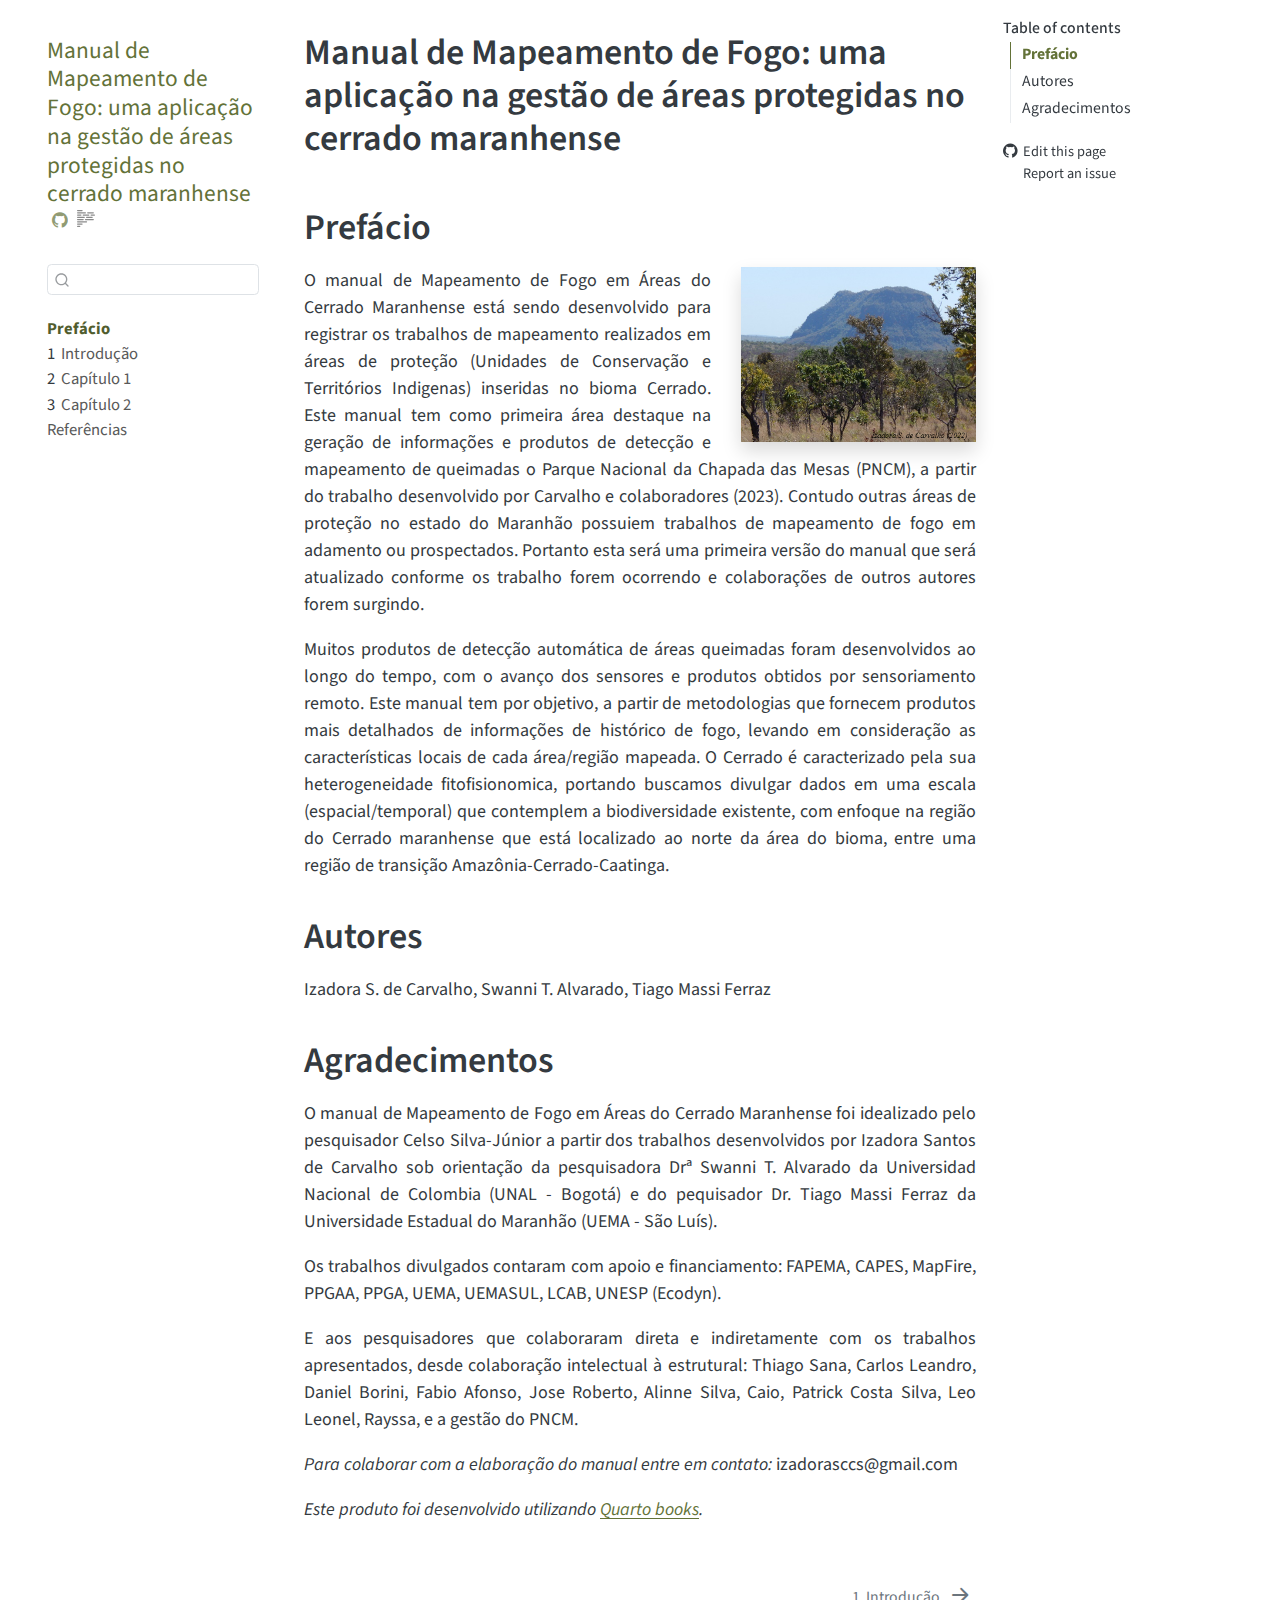
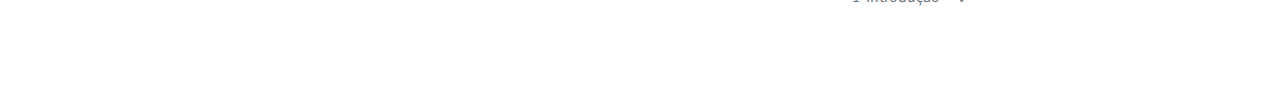
==== commit e0a1bfff: "Built site for gh-pages" ====
--- a/index.html
+++ b/index.html
@@ -6,7 +6,7 @@
 
 <meta name="viewport" content="width=device-width, initial-scale=1.0, user-scalable=yes">
 
-<meta name="author" content="Izadora S. de Carvalho, Swanni T. Alvarado, Henrique Leão, Tiago Massi Ferraz">
+<meta name="author" content="Izadora S. de Carvalho, Swanni T. Alvarado, Tiago Massi Ferraz">
 
 <title>Manual de Mapeamento de Fogo: uma aplicação na gestão de áreas protegidas no cerrado maranhense</title>
 <style>
@@ -125,36 +125,25 @@
         <li class="sidebar-item">
   <div class="sidebar-item-container"> 
   <a href="./intro.html" class="sidebar-item-text sidebar-link">
- <span class="menu-text"><span class="chapter-number">1</span>&nbsp; <span class="chapter-title">Introduction</span></span></a>
+ <span class="menu-text"><span class="chapter-number">1</span>&nbsp; <span class="chapter-title">Introdução</span></span></a>
   </div>
 </li>
-        <li class="sidebar-item sidebar-item-section">
-      <div class="sidebar-item-container"> 
-            <a class="sidebar-item-text sidebar-link text-start" data-bs-toggle="collapse" data-bs-target="#quarto-sidebar-section-1" role="navigation" aria-expanded="true">
- <span class="menu-text">Ferramentas</span></a>
-          <a class="sidebar-item-toggle text-start" data-bs-toggle="collapse" data-bs-target="#quarto-sidebar-section-1" role="navigation" aria-expanded="true" aria-label="Toggle section">
-            <i class="bi bi-chevron-right ms-2"></i>
-          </a> 
-      </div>
-      <ul id="quarto-sidebar-section-1" class="collapse list-unstyled sidebar-section depth1 show">  
-          <li class="sidebar-item">
+        <li class="sidebar-item">
   <div class="sidebar-item-container"> 
-  <a href="./summary.html" class="sidebar-item-text sidebar-link">
- <span class="menu-text"><span class="chapter-number">2</span>&nbsp; <span class="chapter-title">Summary</span></span></a>
+  <a href="./cap1.html" class="sidebar-item-text sidebar-link">
+ <span class="menu-text"><span class="chapter-number">2</span>&nbsp; <span class="chapter-title">Capítulo 1</span></span></a>
   </div>
 </li>
-          <li class="sidebar-item">
+        <li class="sidebar-item">
   <div class="sidebar-item-container"> 
-  <a href="./Capítulo 1.html" class="sidebar-item-text sidebar-link">
- <span class="menu-text"><span class="chapter-number">3</span>&nbsp; <span class="chapter-title">Capítulo 1</span></span></a>
+  <a href="./cap2.html" class="sidebar-item-text sidebar-link">
+ <span class="menu-text"><span class="chapter-number">3</span>&nbsp; <span class="chapter-title">Capítulo 2</span></span></a>
   </div>
 </li>
-      </ul>
-  </li>
         <li class="sidebar-item">
   <div class="sidebar-item-container"> 
   <a href="./references.html" class="sidebar-item-text sidebar-link">
- <span class="menu-text">References</span></a>
+ <span class="menu-text">Referências</span></a>
   </div>
 </li>
     </ul>
@@ -168,6 +157,7 @@
    
   <ul>
   <li><a href="#prefácio" id="toc-prefácio" class="nav-link active" data-scroll-target="#prefácio">Prefácio</a></li>
+  <li><a href="#autores" id="toc-autores" class="nav-link" data-scroll-target="#autores">Autores</a></li>
   <li><a href="#agradecimentos" id="toc-agradecimentos" class="nav-link" data-scroll-target="#agradecimentos">Agradecimentos</a></li>
   </ul>
 <div class="toc-actions"><ul><li><a href="https://github.com/IzadoraSC/Manual-GeMFogo.github.io/edit/main/index.qmd" class="toc-action"><i class="bi bi-github"></i>Edit this page</a></li><li><a href="https://github.com/IzadoraSC/Manual-GeMFogo.github.io/issues/new" class="toc-action"><i class="bi empty"></i>Report an issue</a></li></ul></div></nav>
@@ -202,12 +192,18 @@
 <p>Muitos produtos de detecção automática de áreas queimadas foram desenvolvidos ao longo do tempo, com o avanço dos sensores e produtos obtidos por sensoriamento remoto. Este manual tem por objetivo, a partir de metodologias que fornecem produtos mais detalhados de informações de histórico de fogo, levando em consideração as características locais de cada área/região mapeada. O Cerrado é caracterizado pela sua heterogeneidade fitofisionomica, portando buscamos divulgar dados em uma escala (espacial/temporal) que contemplem a biodiversidade existente, com enfoque na região do Cerrado maranhense que está localizado ao norte da área do bioma, entre uma região de transição Amazônia-Cerrado-Caatinga.</p>
 </div>
 </section>
+<section id="autores" class="level1">
+<h1>Autores</h1>
+<div class="text-justify">
+<p>Izadora S. de Carvalho, Swanni T. Alvarado, Tiago Massi Ferraz</p>
+</div>
+</section>
 <section id="agradecimentos" class="level1 unnumbered">
 <h1 class="unnumbered">Agradecimentos</h1>
 <div class="text-justify">
 <p>O manual de Mapeamento de Fogo em Áreas do Cerrado Maranhense foi idealizado pelo pesquisador Celso Silva-Júnior a partir dos trabalhos desenvolvidos por Izadora Santos de Carvalho sob orientação da pesquisadora Drª Swanni T. Alvarado da Universidad Nacional de Colombia (UNAL - Bogotá) e do pequisador Dr.&nbsp;Tiago Massi Ferraz da Universidade Estadual do Maranhão (UEMA - São Luís).</p>
-<p>Os trabalho divulgados contaram com apoio e financiamento: FAPEMA, CAPES, MapFire, PPGAA, PPGA, UEMA, UEMASUL, LCAB, UNESP (Ecodyn).</p>
-<p>E aos pesquisadores que colaboraram direta e indiretamente com os trabalhos apresentados, desde colaboração intelectual à estrutural: Thiago Sana, Carlos Leandro, Daniel Borini, Fabio Afonso, Jose Roberto, Alinne Silva, Caio, Patrick Costa Silva, Leo Leonel, Rayssa, à gestão do PNCM e aos guias e seus familiares que deram suporte ao longo dos trabalhos de campo.</p>
+<p>Os trabalhos divulgados contaram com apoio e financiamento: FAPEMA, CAPES, MapFire, PPGAA, PPGA, UEMA, UEMASUL, LCAB, UNESP (Ecodyn).</p>
+<p>E aos pesquisadores que colaboraram direta e indiretamente com os trabalhos apresentados, desde colaboração intelectual à estrutural: Thiago Sana, Carlos Leandro, Daniel Borini, Fabio Afonso, Jose Roberto, Alinne Silva, Caio, Patrick Costa Silva, Leo Leonel, Rayssa, e a gestão do PNCM.</p>
 </div>
 <p><em>Para colaborar com a elaboração do manual entre em contato:</em> izadorasccs@gmail.com</p>
 <p><em>Este produto foi desenvolvido utilizando <a href="https://quarto.org/docs/books">Quarto books</a>.</em></p>
@@ -640,8 +636,8 @@
   <div class="nav-page nav-page-previous">
   </div>
   <div class="nav-page nav-page-next">
-      <a href="./intro.html" class="pagination-link" aria-label="Introduction">
-        <span class="nav-page-text"><span class="chapter-number">1</span>&nbsp; <span class="chapter-title">Introduction</span></span> <i class="bi bi-arrow-right-short"></i>
+      <a href="./intro.html" class="pagination-link" aria-label="Introdução">
+        <span class="nav-page-text"><span class="chapter-number">1</span>&nbsp; <span class="chapter-title">Introdução</span></span> <i class="bi bi-arrow-right-short"></i>
       </a>
   </div>
 </nav>
